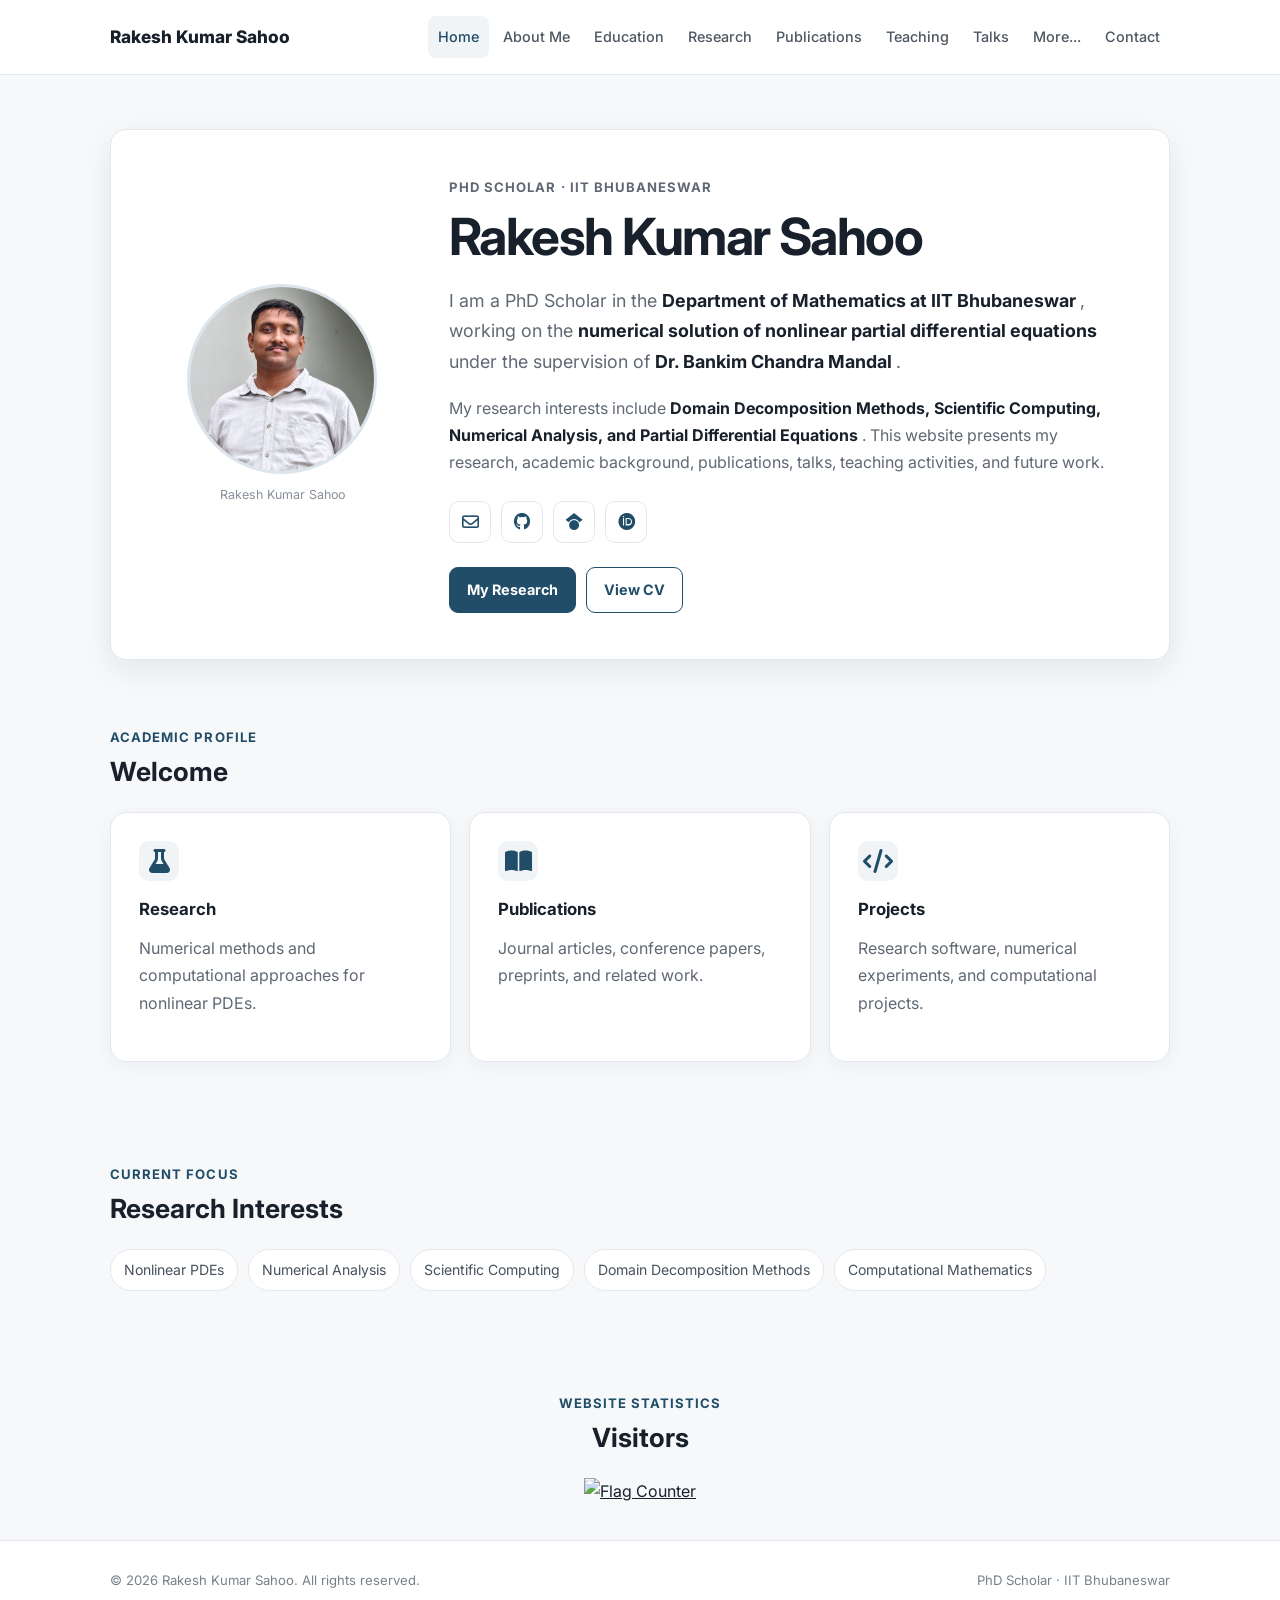
==== index.html @ ba98c3a1 "Refactor more-menu section in index.html Reorganized the more-menu section by simplifying the dropdo" ====
<!DOCTYPE html>
<html lang="en">

<head>

  <meta charset="UTF-8">

  <meta name="viewport"
        content="width=device-width, initial-scale=1.0">

  <meta name="description"
        content="Academic profile of Rakesh Kumar Sahoo, PhD Scholar at IIT Bhubaneswar.">

  <title>Rakesh Kumar Sahoo | PhD Scholar</title>


  <!-- =====================================================
       MAIN WEBSITE CSS
       ===================================================== -->

  <link rel="stylesheet"
        href="assets/css/style.css">


  <!-- =====================================================
       FONT AWESOME ICONS
       ===================================================== -->

  <link rel="stylesheet"
        href="https://cdnjs.cloudflare.com/ajax/libs/font-awesome/6.5.2/css/all.min.css">


  <!-- =====================================================
       WEBSITE JAVASCRIPT
       ===================================================== -->

  <script defer
          src="assets/js/script.js">
  </script>

</head>


<body>


  <!-- =====================================================
       HEADER / NAVIGATION
       ===================================================== -->

  <header class="site-header">

    <div class="container nav-container">


      <!-- Website Name -->

      <a class="brand"
         href="index.html">

        Rakesh Kumar Sahoo

      </a>


      <!-- Mobile Menu Button -->

      <button
        class="menu-toggle"
        aria-label="Open navigation"
        aria-expanded="false">

        ☰

      </button>


      <!-- Main Navigation -->

      <nav class="nav"
           aria-label="Main navigation">


        <!-- Home -->

        <a class="active"
           href="index.html">

          Home

        </a>


        <!-- About -->

        <a href="about.html">

          About Me

        </a>


        <!-- Education -->

        <a href="education.html">

          Education

        </a>


        <!-- Research -->

        <a href="research.html">

          Research

        </a>


        <!-- Publications -->

        <a href="publications.html">

          Publications

        </a>


        <!-- Teaching -->

        <a href="teaching.html">

          Teaching

        </a>


        <!-- Talks -->

        <a href="talks.html">

          Talks

        </a>


        <!-- =================================================
             MORE MENU
             ================================================= -->

        <div class="more-menu">

  <a href="#" class="more-link">More...</a>

  <div class="more-dropdown">
    <a href="cv.html">CV</a>
    <a href="gallery.html">Picture Gallery</a>
    <a href="links.html">Important Links</a>
    <a href="miscellaneous.html">Miscellaneous</a>
    <a href="fun.html">Fun Stuff</a>
  </div>

</div>


    

        <!-- Contact -->

        <a href="contact.html">

          Contact

        </a>


      </nav>

    </div>

  </header>



  <!-- =====================================================
       MAIN CONTENT
       ===================================================== -->

  <main>


    <!-- =================================================
         HERO SECTION
         ================================================= -->

    <section class="hero container">


      <div class="profile-card">


        <!-- ===============================================
             PROFILE PHOTO
             =============================================== -->

        <div class="profile-photo-wrap">


          <img
            class="profile-photo"
            src="assets/images/Rakesh_pic.jpeg"
            alt="Rakesh Kumar Sahoo">


          <p class="photo-note">

            Rakesh Kumar Sahoo

          </p>


        </div>



        <!-- ===============================================
             PROFILE INFORMATION
             =============================================== -->

        <div class="profile-content">


          <p class="eyebrow">

            PhD Scholar · IIT Bhubaneswar

          </p>


          <h1>

            Rakesh Kumar Sahoo

          </h1>


          <p class="lead">

            I am a PhD Scholar in the
            <strong>
              Department of Mathematics at IIT Bhubaneswar
            </strong>,
            working on the
            <strong>
              numerical solution of nonlinear partial differential equations
            </strong>
            under the supervision of
            <strong>
              Dr. Bankim Chandra Mandal
            </strong>.

          </p>


          <p>

            My research interests include
            <strong>
              Domain Decomposition Methods, Scientific Computing,
              Numerical Analysis, and Partial Differential Equations
            </strong>.

            This website presents my research, academic background,
            publications, talks, teaching activities, and future work.

          </p>



          <!-- =============================================
               SOCIAL LINKS
               ============================================= -->

          <div class="social-links">


            <!-- Email -->

            <a
              href="mailto:rakeshkumarsahoo1408@gmail.com"
              aria-label="Email">

              <i class="fa-regular fa-envelope"></i>

            </a>


            <!-- GitHub -->

            <a
              href="https://github.com/rakeshkumarsahoo"
              target="_blank"
              rel="noopener noreferrer"
              aria-label="GitHub">

              <i class="fa-brands fa-github"></i>

            </a>


            <!-- Google Scholar -->

            <!-- Replace # with your Google Scholar URL -->

            <a
              href="#"
              aria-label="Google Scholar">

              <i class="fa-brands fa-google-scholar"></i>

            </a>


            <!-- ORCID -->

            <a
              href="https://orcid.org/0009-0002-4122-8100"
              target="_blank"
              rel="noopener noreferrer"
              aria-label="ORCID">

              <i class="fa-brands fa-orcid"></i>

            </a>


          </div>



          <!-- =============================================
               MAIN BUTTONS
               ============================================= -->

          <div class="button-row">


            <!-- Research -->

            <a
              class="button primary"
              href="research.html">

              My Research

            </a>


            <!-- CV -->

            <a
              class="button secondary"
              href="cv.html">

              View CV

            </a>


          </div>


        </div>

      </div>

    </section>



    <!-- =================================================
         ACADEMIC PROFILE
         ================================================= -->

    <section class="container section">


      <div class="section-heading">


        <p class="eyebrow">

          Academic Profile

        </p>


        <h2>

          Welcome

        </h2>


      </div>



      <div class="grid three">


        <!-- =============================================
             RESEARCH
             ============================================= -->

        <a
          class="feature-card"
          href="research.html">


          <span class="icon">

            <i class="fa-solid fa-flask"></i>

          </span>


          <h3>

            Research

          </h3>


          <p>

            Numerical methods and computational approaches
            for nonlinear PDEs.

          </p>


        </a>



        <!-- =============================================
             PUBLICATIONS
             ============================================= -->

        <a
          class="feature-card"
          href="publications.html">


          <span class="icon">

            <i class="fa-solid fa-book-open"></i>

          </span>


          <h3>

            Publications

          </h3>


          <p>

            Journal articles, conference papers,
            preprints, and related work.

          </p>


        </a>



        <!-- =============================================
             PROJECTS
             ============================================= -->

        <a
          class="feature-card"
          href="projects.html">


          <span class="icon">

            <i class="fa-solid fa-code"></i>

          </span>


          <h3>

            Projects

          </h3>


          <p>

            Research software, numerical experiments,
            and computational projects.

          </p>


        </a>


      </div>

    </section>



    <!-- =================================================
         RESEARCH INTERESTS
         ================================================= -->

    <section class="container section">


      <div class="section-heading">


        <p class="eyebrow">

          Current Focus

        </p>


        <h2>

          Research Interests

        </h2>


      </div>



      <div class="tag-list">


        <span>

          Nonlinear PDEs

        </span>


        <span>

          Numerical Analysis

        </span>


        <span>

          Scientific Computing

        </span>


        <span>

          Domain Decomposition Methods

        </span>


        <span>

          Computational Mathematics

        </span>


      </div>


    </section>



    <!-- =================================================
         WEBSITE VISITORS
         ================================================= -->

    <section class="container section visitor-section">


      <div class="section-heading">


        <p class="eyebrow">

          Website Statistics

        </p>


        <h2>

          Visitors

        </h2>


      </div>



      <div class="visitor-counter">


        <a
          href="https://info.flagcounter.com/JLQc"
          target="_blank"
          rel="noopener noreferrer">


          <img
            src="https://s01.flagcounter.com/count2/JLQc/bg_F8FFC7/txt_000000/border_CCCCCC/columns_2/maxflags_14/viewers_3/labels_1/pageviews_1/flags_0/percent_0/"
            alt="Flag Counter">


        </a>


      </div>


    </section>


  </main>



  <!-- =====================================================
       FOOTER
       ===================================================== -->

  <footer class="footer">


    <div class="container footer-inner">


      <p>

        © 2026 Rakesh Kumar Sahoo. All rights reserved.

      </p>


      <p>

        PhD Scholar · IIT Bhubaneswar

      </p>


    </div>


  </footer>


</body>

</html>
---- assets/css/style.css ----
@import url('https://fonts.googleapis.com/css2?family=Inter:wght@400;500;600;700;800&family=Source+Serif+4:opsz,wght@8..60,500;8..60,600&display=swap');


/* =========================================================
   ROOT VARIABLES
   ========================================================= */

:root {
  --bg: #f6f8fa;
  --surface: #ffffff;
  --text: #18212b;
  --muted: #5f6873;
  --border: #e4e8ed;

  --accent: #214d68;
  --accent-dark: #17394d;

  --soft: #f0f4f7;

  --shadow: 0 10px 30px rgba(25, 40, 55, 0.08);

  --radius: 16px;
  --max: 1060px;
}


/* =========================================================
   GLOBAL
   ========================================================= */

* {
  box-sizing: border-box;
}

html {
  scroll-behavior: smooth;
}

body {
  margin: 0;
  background: var(--bg);
  color: var(--text);
  font-family: Inter, Arial, sans-serif;
  line-height: 1.7;
}

a {
  color: inherit;
}

.container {
  width: min(calc(100% - 40px), var(--max));
  margin-inline: auto;
}


/* =========================================================
   HEADER
   ========================================================= */

.site-header {
  position: sticky;
  top: 0;
  z-index: 100;

  background: rgba(255, 255, 255, 0.94);
  backdrop-filter: blur(10px);

  border-bottom: 1px solid var(--border);
}

.nav-container {
  min-height: 74px;

  display: flex;
  align-items: center;
  justify-content: space-between;

  gap: 24px;
}

.brand {
  font-weight: 800;
  text-decoration: none;
  font-size: 1.08rem;
  white-space: nowrap;
}


/* =========================================================
   MAIN NAVIGATION
   ========================================================= */

.nav {
  display: flex;
  align-items: center;
  justify-content: flex-end;

  gap: 4px;
  flex-wrap: nowrap;
}

.nav > a,
.more-link {
  text-decoration: none;

  color: #4f5862;

  padding: 9px 10px;
  border-radius: 8px;

  font-size: 0.9rem;
  font-weight: 500;

  display: block;

  transition:
    color 0.2s ease,
    background 0.2s ease;
}

.nav > a:hover,
.nav > a.active {
  color: var(--accent);
  background: var(--soft);
}


/* =========================================================
   MORE DROPDOWN
   ========================================================= */

/*
   Important:
   .more-menu is a container, not a normal navigation link.
*/

.more-menu {
  position: relative;
  display: block;
}


/* More... button */

.more-menu .more-link {
  cursor: pointer;

  /* Remove underline completely */
  text-decoration: none !important;

  color: #4f5862;
}

.more-menu .more-link:hover,
.more-menu:hover .more-link {
  color: var(--accent);
  background: var(--soft);

  /* Make sure underline NEVER appears */
  text-decoration: none !important;
}


/* Dropdown box */

.more-dropdown {
  position: absolute;

  top: calc(100% + 6px);
  right: 0;

  min-width: 190px;

  background: var(--surface);

  border: 1px solid var(--border);
  border-radius: 10px;

  padding: 6px;

  box-shadow: var(--shadow);

  /* Hidden initially */
  opacity: 0;
  visibility: hidden;

  transform: translateY(-6px);

  transition:
    opacity 0.18s ease,
    transform 0.18s ease,
    visibility 0.18s ease;
}


/* Show dropdown when mouse is over More */

.more-menu:hover .more-dropdown,
.more-menu:focus-within .more-dropdown {
  opacity: 1;
  visibility: visible;

  transform: translateY(0);
}


/* Dropdown links */

.more-dropdown a {
  display: block;

  padding: 10px 13px;

  color: #4f5862;

  font-size: 0.9rem;
  font-weight: 500;

  text-decoration: none !important;

  border-radius: 7px;

  white-space: nowrap;

  transition:
    color 0.2s ease,
    background 0.2s ease;
}


/* Dropdown hover */

.more-dropdown a:hover {
  color: var(--accent);

  background: var(--soft);

  text-decoration: none !important;
}


/* =========================================================
   MOBILE MENU BUTTON
   ========================================================= */

.menu-toggle {
  display: none;

  border: 1px solid var(--border);
  background: white;

  border-radius: 8px;

  padding: 8px 10px;

  font-size: 1.1rem;

  cursor: pointer;
}


/* =========================================================
   HERO
   ========================================================= */

.hero {
  padding-top: 54px;
}

.profile-card {
  display: grid;

  grid-template-columns: 250px 1fr;

  gap: 42px;

  align-items: center;

  background: var(--surface);

  border: 1px solid var(--border);

  border-radius: var(--radius);

  padding: 46px;

  box-shadow: var(--shadow);
}

.profile-photo-wrap {
  text-align: center;
}

.profile-photo {
  width: 190px;
  height: 190px;

  object-fit: cover;

  border-radius: 50%;

  border: 3px solid #dbe5eb;

  display: block;

  margin: auto;
}

.photo-note {
  color: #89919a;

  font-size: 0.78rem;

  margin: 10px 0 0;
}


/* =========================================================
   TYPOGRAPHY
   ========================================================= */

.eyebrow {
  color: var(--accent);

  font-size: 0.82rem;

  font-weight: 700;

  letter-spacing: 0.08em;

  text-transform: uppercase;

  margin: 0 0 8px;
}

h1,
h2,
h3 {
  line-height: 1.2;
  margin-top: 0;
}

h1 {
  font-size: clamp(2rem, 4vw, 3.2rem);

  margin-bottom: 18px;

  letter-spacing: -0.03em;
}

h2 {
  font-size: 1.65rem;

  margin-bottom: 18px;
}

h3 {
  font-size: 1.05rem;

  margin-bottom: 7px;
}

.lead {
  font-size: 1.12rem;

  color: #3f4852;
}

.profile-content p {
  color: var(--muted);
}

.profile-content strong {
  color: var(--text);
}


/* =========================================================
   SOCIAL LINKS
   ========================================================= */

.social-links {
  display: flex;

  gap: 10px;

  margin: 24px 0;
}

.social-links a {
  width: 42px;
  height: 42px;

  border: 1px solid var(--border);

  border-radius: 10px;

  display: grid;
  place-items: center;

  text-decoration: none;

  font-size: 0.9rem;

  font-weight: 800;

  color: var(--accent);

  transition:
    background 0.2s ease,
    border-color 0.2s ease,
    transform 0.2s ease;
}

.social-links a:hover {
  background: var(--soft);

  border-color: var(--accent);

  transform: translateY(-2px);
}

.social-links a i {
  font-size: 17px;
}


/* =========================================================
   BUTTONS
   ========================================================= */

.button-row {
  display: flex;

  gap: 10px;

  flex-wrap: wrap;
}

.button {
  display: inline-block;

  text-decoration: none;

  padding: 10px 17px;

  border-radius: 9px;

  font-weight: 700;

  font-size: 0.9rem;

  border: 1px solid var(--accent);
}

.button.primary {
  background: var(--accent);

  color: white;
}

.button.primary:hover {
  background: var(--accent-dark);
}

.button.secondary {
  color: var(--accent);

  background: white;
}

.button.secondary:hover {
  background: var(--soft);
}


/* =========================================================
   SECTIONS
   ========================================================= */

.section {
  padding: 66px 0 0;

  margin-bottom: 35px;
}

.section-heading {
  margin-bottom: 24px;
}


/* =========================================================
   GRID
   ========================================================= */

.grid {
  display: grid;

  gap: 18px;
}

.grid.two {
  grid-template-columns: repeat(2, 1fr);
}

.grid.three {
  grid-template-columns: repeat(3, 1fr);
}


/* =========================================================
   CARDS
   ========================================================= */

.feature-card,
.content-card {
  background: var(--surface);

  border: 1px solid var(--border);

  border-radius: var(--radius);

  padding: 28px;

  box-shadow: 0 5px 20px rgba(25, 40, 55, 0.045);
}

.feature-card {
  text-decoration: none;

  transition:
    transform 0.2s ease,
    box-shadow 0.2s ease;
}

.feature-card:hover {
  transform: translateY(-3px);

  box-shadow: var(--shadow);
}

.feature-card p,
.content-card p {
  color: var(--muted);
}


/* =========================================================
   CARD ICON
   ========================================================= */

.icon {
  display: inline-grid;

  place-items: center;

  width: 40px;
  height: 40px;

  border-radius: 10px;

  background: var(--soft);

  color: var(--accent);

  font-weight: 800;

  margin-bottom: 18px;
}

.feature-card .icon i {
  font-size: 24px;
}


/* =========================================================
   SPACING BETWEEN CARDS
   ========================================================= */

.content-card + .content-card,
.section + .content-card,
.content-card + .grid {
  margin-top: 32px;
}


/* =========================================================
   TAGS
   ========================================================= */

.tag-list {
  display: flex;

  gap: 10px;

  flex-wrap: wrap;
}

.tag-list span {
  background: var(--surface);

  border: 1px solid var(--border);

  border-radius: 999px;

  padding: 8px 13px;

  font-size: 0.88rem;

  color: #47525d;
}


/* =========================================================
   PAGE
   ========================================================= */

.page {
  padding: 60px 0 90px;

  min-height: calc(100vh - 150px);
}

.page-header {
  margin-bottom: 30px;
}

.page-header h1 {
  margin-bottom: 8px;
}

.page-header p:last-child {
  color: var(--muted);

  margin-top: 0;
}


/* =========================================================
   TIMELINE
   ========================================================= */

.timeline {
  position: relative;
}

.timeline:before {
  content: "";

  position: absolute;

  left: 9px;

  top: 15px;
  bottom: 15px;

  width: 2px;

  background: #dbe2e8;
}

.timeline-item {
  position: relative;

  padding-left: 42px;

  margin-bottom: 20px;
}

.timeline-dot {
  position: absolute;

  left: 0;
  top: 30px;

  width: 20px;
  height: 20px;

  border-radius: 50%;

  background: var(--accent);

  border: 5px solid var(--bg);
}


/* =========================================================
   DATES
   ========================================================= */

.date {
  color: var(--accent);

  font-size: 0.78rem;

  font-weight: 800;

  letter-spacing: 0.06em;

  text-transform: uppercase;
}


/* =========================================================
   LINKS
   ========================================================= */

.links,
.contact-links {
  display: flex;

  gap: 10px;

  flex-wrap: wrap;

  margin-top: 16px;
}

.links a,
.contact-links a,
.text-link {
  color: var(--accent);

  font-weight: 700;

  text-decoration: none;
}

.links a:hover,
.contact-links a:hover,
.text-link:hover {
  text-decoration: underline;
}


/* =========================================================
   PLACEHOLDER
   ========================================================= */

.placeholder {
  margin-top: 18px;

  border-style: dashed;
}


/* =========================================================
   CV
   ========================================================= */

.cv-card {
  display: flex;

  align-items: center;

  gap: 24px;
}

.cv-icon {
  width: 72px;
  height: 72px;

  border-radius: 14px;

  background: var(--soft);

  display: grid;
  place-items: center;

  color: var(--accent);

  font-weight: 800;
}


/* =========================================================
   CODE
   ========================================================= */

code {
  background: var(--soft);

  padding: 2px 5px;

  border-radius: 4px;
}


/* =========================================================
   FOOTER
   ========================================================= */

.footer {
  border-top: 1px solid var(--border);

  background: white;
}

.footer-inner {
  min-height: 78px;

  display: flex;

  justify-content: space-between;

  align-items: center;

  gap: 20px;

  color: #78818b;

  font-size: 0.82rem;
}


/* =========================================================
   TEACHING PAGE
   ========================================================= */

.teaching-course {
  overflow: visible;
}

.teaching-course summary {
  cursor: pointer;

  list-style: none;
}

.teaching-course summary::-webkit-details-marker {
  display: none;
}

.teaching-course summary::after {
  content: "⌄";

  float: right;

  color: var(--accent);

  font-size: 1.2rem;
}

.teaching-course[open] summary::after {
  content: "⌃";
}

.course-header h2 {
  margin-top: 5px;

  margin-bottom: 12px;
}

.course-role {
  margin: 0 0 8px;

  color: var(--text) !important;

  font-weight: 600;
}

.course-instructor {
  margin: 0;

  color: var(--muted);
}

.course-details {
  border-top: 1px solid var(--border);

  margin-top: 24px;

  padding-top: 24px;
}

.course-details h3 {
  margin-top: 22px;
}

.course-details h3:first-child {
  margin-top: 0;
}

.material-links {
  display: flex;

  gap: 10px;

  flex-wrap: wrap;

  margin-top: 10px;
}

.material-button {
  display: inline-block;

  padding: 9px 15px;

  border: 1px solid var(--accent);

  border-radius: 9px;

  color: var(--accent);

  background: white;

  text-decoration: none;

  font-weight: 600;

  font-size: 0.9rem;

  transition:
    background 0.2s ease,
    color 0.2s ease,
    transform 0.2s ease;
}

.material-button:hover {
  background: var(--accent);

  color: white;

  transform: translateY(-2px);

  text-decoration: none;
}


/* =========================================================
   VISITOR COUNTER
   ========================================================= */

.visitor-section {
  text-align: center;
}

.visitor-counter {
  display: flex;

  justify-content: center;

  align-items: center;

  margin-top: 20px;
}

.visitor-counter img {
  max-width: 100%;

  height: auto;
}


/* =========================================================
   RESPONSIVE — TABLET
   ========================================================= */

@media (max-width: 900px) {

  .nav {
    gap: 0;
  }

  .nav > a,
  .more-link {
    padding: 8px 7px;

    font-size: 0.82rem;
  }

  .profile-card {
    grid-template-columns: 1fr;

    text-align: center;
  }

  .social-links,
  .button-row {
    justify-content: center;
  }
}


/* =========================================================
   RESPONSIVE — MOBILE
   ========================================================= */

@media (max-width: 720px) {

  .container {
    width: min(calc(100% - 28px), var(--max));
  }


  /* Mobile menu button */

  .menu-toggle {
    display: block;
  }


  /* Mobile navigation */

  .nav {
    display: none;

    position: absolute;

    top: 74px;

    left: 0;
    right: 0;

    padding: 10px 14px;

    background: white;

    border-bottom: 1px solid var(--border);

    box-shadow: var(--shadow);

    flex-direction: column;

    align-items: stretch;
  }

  .nav.open {
    display: flex;
  }


  .nav > a,
  .more-link {
    padding: 11px 12px;

    width: 100%;
  }


  /*
     On mobile, More becomes a normal
     expandable-looking menu item.
  */

  .more-menu {
    width: 100%;
  }

  .more-menu .more-link {
    width: 100%;
  }

  .more-dropdown {
    position: static;

    width: 100%;

    min-width: 0;

    margin-top: 4px;

    padding: 4px 0 4px 12px;

    border: none;

    border-radius: 0;

    box-shadow: none;

    background: transparent;

    opacity: 1;

    visibility: visible;

    transform: none;

    display: none;
  }

  .more-menu:hover .more-dropdown {
    display: block;
  }

  .more-dropdown a {
    padding: 9px 12px;
  }


  /* Main content */

  .profile-card {
    padding: 30px 22px;

    gap: 25px;
  }

  .profile-photo {
    width: 155px;
    height: 155px;
  }

  .grid.two,
  .grid.three {
    grid-template-columns: 1fr;
  }

  .page {
    padding-top: 40px;
  }


  /* Footer */

  .footer-inner {
    flex-direction: column;

    justify-content: center;

    padding: 16px 0;

    text-align: center;
  }


  /* CV */

  .cv-card {
    flex-direction: column;

    align-items: flex-start;
  }
}
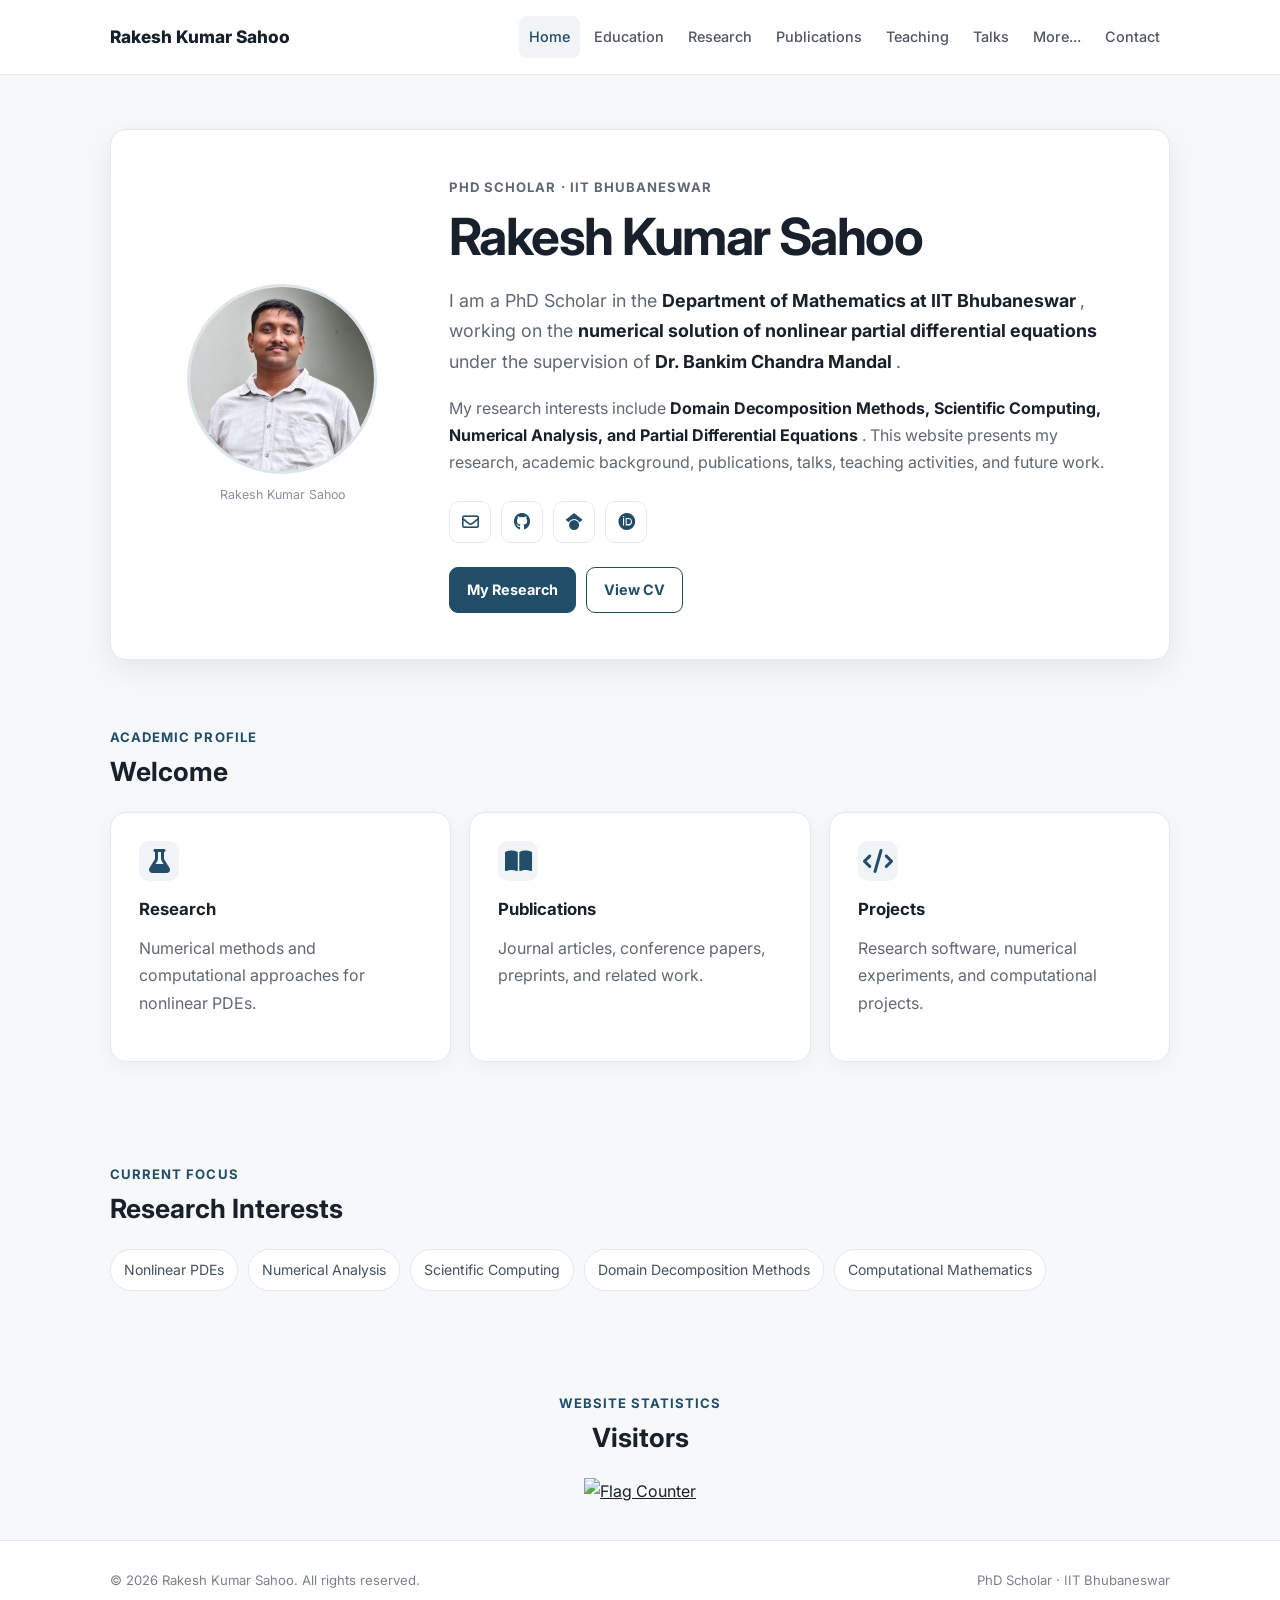
==== commit 6910198c: "Remove About Me link from index.html Removed About Me section from index.html" ====
--- a/index.html
+++ b/index.html
@@ -91,15 +91,6 @@
         </a>
 
 
-        <!-- About -->
-
-        <a href="about.html">
-
-          About Me
-
-        </a>
-
-
         <!-- Education -->
 
         <a href="education.html">
@@ -154,7 +145,6 @@
   <a href="#" class="more-link">More...</a>
 
   <div class="more-dropdown">
-    <a href="cv.html">CV</a>
     <a href="gallery.html">Picture Gallery</a>
     <a href="links.html">Important Links</a>
     <a href="miscellaneous.html">Miscellaneous</a>
--- a/assets/css/style.css
+++ b/assets/css/style.css
@@ -25,7 +25,7 @@
 
 
 /* =========================================================
-   GLOBAL
+   GLOBAL RESET
    ========================================================= */
 
 * {
@@ -61,7 +61,7 @@
 .site-header {
   position: sticky;
   top: 0;
-  z-index: 100;
+  z-index: 1000;
 
   background: rgba(255, 255, 255, 0.94);
   backdrop-filter: blur(10px);
@@ -79,11 +79,25 @@
   gap: 24px;
 }
 
+
+/* =========================================================
+   WEBSITE BRAND
+   ========================================================= */
+
 .brand {
   font-weight: 800;
-  text-decoration: none;
   font-size: 1.08rem;
+
   white-space: nowrap;
+
+  color: var(--text);
+
+  text-decoration: none !important;
+}
+
+.brand:hover {
+  color: var(--text);
+  text-decoration: none !important;
 }
 
 
@@ -97,72 +111,171 @@
   justify-content: flex-end;
 
   gap: 4px;
+
   flex-wrap: nowrap;
 }
 
-.nav > a,
-.more-link {
-  text-decoration: none;
+
+/* ---------------------------------------------------------
+   NORMAL NAVIGATION LINKS
+   --------------------------------------------------------- */
+
+.nav > a {
+  display: block;
+
+  padding: 9px 10px;
+
+  border-radius: 8px;
 
   color: #4f5862;
-
-  padding: 9px 10px;
-  border-radius: 8px;
 
   font-size: 0.9rem;
   font-weight: 500;
 
-  display: block;
+  text-decoration: none !important;
+
+  border: none !important;
+  border-bottom: none !important;
+
+  box-shadow: none !important;
 
   transition:
     color 0.2s ease,
     background 0.2s ease;
 }
 
-.nav > a:hover,
+.nav > a:hover {
+  color: var(--accent);
+  background: var(--soft);
+
+  text-decoration: none !important;
+  border: none !important;
+  border-bottom: none !important;
+}
+
 .nav > a.active {
   color: var(--accent);
   background: var(--soft);
-}
-
-
-/* =========================================================
-   MORE DROPDOWN
+
+  text-decoration: none !important;
+  border: none !important;
+  border-bottom: none !important;
+}
+
+
+/* =========================================================
+   MORE MENU
    ========================================================= */
 
 /*
-   Important:
-   .more-menu is a container, not a normal navigation link.
+   IMPORTANT:
+
+   This is a normal <div>, NOT <details>.
+
+   Therefore the browser will NOT create
+   the unwanted triangle/arrow automatically.
+
+   The dropdown opens when the mouse is moved
+   over "More...".
 */
 
 .more-menu {
   position: relative;
+
   display: block;
-}
-
-
-/* More... button */
+
+  flex-shrink: 0;
+}
+
+
+/* =========================================================
+   MORE... LINK
+   ========================================================= */
 
 .more-menu .more-link {
+  display: block;
+
+  padding: 9px 10px;
+
+  border-radius: 8px;
+
+  color: #4f5862;
+
+  background: transparent;
+
+  font-family: inherit;
+  font-size: 0.9rem;
+  font-weight: 500;
+
+  white-space: nowrap;
+
   cursor: pointer;
 
-  /* Remove underline completely */
-  text-decoration: none !important;
-
-  color: #4f5862;
-}
-
-.more-menu .more-link:hover,
+  /*
+     Completely remove underline.
+  */
+  text-decoration: none !important;
+  text-decoration-line: none !important;
+
+  /*
+     Remove all borders.
+  */
+  border: none !important;
+  border-bottom: none !important;
+
+  /*
+     Remove browser/button-like effects.
+  */
+  box-shadow: none !important;
+  outline: none;
+}
+
+
+/* More hover */
+
 .more-menu:hover .more-link {
   color: var(--accent);
   background: var(--soft);
 
-  /* Make sure underline NEVER appears */
-  text-decoration: none !important;
-}
-
-
-/* Dropdown box */
+  text-decoration: none !important;
+
+  border: none !important;
+  border-bottom: none !important;
+
+  box-shadow: none !important;
+}
+
+
+/* More focus */
+
+.more-menu .more-link:focus,
+.more-menu .more-link:focus-visible {
+  color: var(--accent);
+
+  background: var(--soft);
+
+  text-decoration: none !important;
+
+  border: none !important;
+  border-bottom: none !important;
+
+  outline: none;
+  box-shadow: none !important;
+}
+
+
+/* Remove any pseudo-element */
+
+.more-menu .more-link::before,
+.more-menu .more-link::after {
+  content: none !important;
+  display: none !important;
+}
+
+
+/* =========================================================
+   MORE DROPDOWN
+   ========================================================= */
 
 .more-dropdown {
   position: absolute;
@@ -170,20 +283,23 @@
   top: calc(100% + 6px);
   right: 0;
 
-  min-width: 190px;
+  min-width: 210px;
+
+  padding: 6px;
 
   background: var(--surface);
 
   border: 1px solid var(--border);
   border-radius: 10px;
 
-  padding: 6px;
-
   box-shadow: var(--shadow);
 
-  /* Hidden initially */
+  /*
+     Hidden initially.
+  */
   opacity: 0;
   visibility: hidden;
+  pointer-events: none;
 
   transform: translateY(-6px);
 
@@ -191,45 +307,82 @@
     opacity 0.18s ease,
     transform 0.18s ease,
     visibility 0.18s ease;
-}
-
-
-/* Show dropdown when mouse is over More */
+
+  z-index: 2000;
+}
+
+
+/*
+   Small invisible bridge between More...
+   and dropdown.
+
+   This prevents the dropdown from disappearing
+   while moving the mouse downward.
+*/
+
+.more-menu::after {
+  content: "";
+
+  position: absolute;
+
+  top: 100%;
+  left: 0;
+  right: 0;
+
+  height: 8px;
+
+  background: transparent;
+}
+
+
+/* Show dropdown on hover */
 
 .more-menu:hover .more-dropdown,
 .more-menu:focus-within .more-dropdown {
   opacity: 1;
   visibility: visible;
+  pointer-events: auto;
 
   transform: translateY(0);
 }
 
 
-/* Dropdown links */
+/* =========================================================
+   MORE DROPDOWN LINKS
+   ========================================================= */
 
 .more-dropdown a {
   display: block;
 
+  width: 100%;
+
   padding: 10px 13px;
 
+  border-radius: 7px;
+
   color: #4f5862;
+
+  background: transparent;
 
   font-size: 0.9rem;
   font-weight: 500;
 
-  text-decoration: none !important;
-
-  border-radius: 7px;
-
   white-space: nowrap;
 
+  text-decoration: none !important;
+
+  border: none !important;
+  border-bottom: none !important;
+
+  box-shadow: none !important;
+
   transition:
-    color 0.2s ease,
-    background 0.2s ease;
-}
-
-
-/* Dropdown hover */
+    background 0.18s ease,
+    color 0.18s ease;
+}
+
+
+/* Dropdown link hover */
 
 .more-dropdown a:hover {
   color: var(--accent);
@@ -237,6 +390,9 @@
   background: var(--soft);
 
   text-decoration: none !important;
+
+  border: none !important;
+  border-bottom: none !important;
 }
 
 
@@ -248,6 +404,7 @@
   display: none;
 
   border: 1px solid var(--border);
+
   background: white;
 
   border-radius: 8px;
@@ -257,11 +414,13 @@
   font-size: 1.1rem;
 
   cursor: pointer;
-}
-
-
-/* =========================================================
-   HERO
+
+  color: var(--text);
+}
+
+
+/* =========================================================
+   HERO SECTION
    ========================================================= */
 
 .hero {
@@ -287,6 +446,11 @@
 
   box-shadow: var(--shadow);
 }
+
+
+/* =========================================================
+   PROFILE PHOTO
+   ========================================================= */
 
 .profile-photo-wrap {
   text-align: center;
@@ -338,6 +502,7 @@
 h2,
 h3 {
   line-height: 1.2;
+
   margin-top: 0;
 }
 
@@ -399,7 +564,7 @@
   display: grid;
   place-items: center;
 
-  text-decoration: none;
+  text-decoration: none !important;
 
   font-size: 0.9rem;
 
@@ -419,6 +584,8 @@
   border-color: var(--accent);
 
   transform: translateY(-2px);
+
+  text-decoration: none !important;
 }
 
 .social-links a i {
@@ -441,7 +608,7 @@
 .button {
   display: inline-block;
 
-  text-decoration: none;
+  text-decoration: none !important;
 
   padding: 10px 17px;
 
@@ -462,6 +629,8 @@
 
 .button.primary:hover {
   background: var(--accent-dark);
+
+  text-decoration: none !important;
 }
 
 .button.secondary {
@@ -472,6 +641,8 @@
 
 .button.secondary:hover {
   background: var(--soft);
+
+  text-decoration: none !important;
 }
 
 
@@ -527,7 +698,7 @@
 }
 
 .feature-card {
-  text-decoration: none;
+  text-decoration: none !important;
 
   transition:
     transform 0.2s ease,
@@ -538,6 +709,8 @@
   transform: translateY(-3px);
 
   box-shadow: var(--shadow);
+
+  text-decoration: none !important;
 }
 
 .feature-card p,
@@ -547,7 +720,7 @@
 
 
 /* =========================================================
-   CARD ICON
+   CARD ICONS
    ========================================================= */
 
 .icon {
@@ -575,7 +748,7 @@
 
 
 /* =========================================================
-   SPACING BETWEEN CARDS
+   CARD SPACING
    ========================================================= */
 
 .content-card + .content-card,
@@ -586,7 +759,7 @@
 
 
 /* =========================================================
-   TAGS
+   TAG LIST
    ========================================================= */
 
 .tag-list {
@@ -672,6 +845,7 @@
   position: absolute;
 
   left: 0;
+
   top: 30px;
 
   width: 20px;
@@ -686,7 +860,7 @@
 
 
 /* =========================================================
-   DATES
+   DATE
    ========================================================= */
 
 .date {
@@ -703,7 +877,7 @@
 
 
 /* =========================================================
-   LINKS
+   GENERAL LINKS
    ========================================================= */
 
 .links,
@@ -766,6 +940,7 @@
   background: var(--soft);
 
   display: grid;
+
   place-items: center;
 
   color: var(--accent);
@@ -788,33 +963,6 @@
 
 
 /* =========================================================
-   FOOTER
-   ========================================================= */
-
-.footer {
-  border-top: 1px solid var(--border);
-
-  background: white;
-}
-
-.footer-inner {
-  min-height: 78px;
-
-  display: flex;
-
-  justify-content: space-between;
-
-  align-items: center;
-
-  gap: 20px;
-
-  color: #78818b;
-
-  font-size: 0.82rem;
-}
-
-
-/* =========================================================
    TEACHING PAGE
    ========================================================= */
 
@@ -822,6 +970,9 @@
   overflow: visible;
 }
 
+
+/* Course expandable summary */
+
 .teaching-course summary {
   cursor: pointer;
 
@@ -832,6 +983,9 @@
   display: none;
 }
 
+
+/* Course arrow */
+
 .teaching-course summary::after {
   content: "⌄";
 
@@ -840,12 +994,17 @@
   color: var(--accent);
 
   font-size: 1.2rem;
+
+  line-height: 1;
 }
 
 .teaching-course[open] summary::after {
   content: "⌃";
 }
 
+
+/* Course heading */
+
 .course-header h2 {
   margin-top: 5px;
 
@@ -866,6 +1025,9 @@
   color: var(--muted);
 }
 
+
+/* Expanded course content */
+
 .course-details {
   border-top: 1px solid var(--border);
 
@@ -882,6 +1044,11 @@
   margin-top: 0;
 }
 
+
+/* =========================================================
+   TEACHING MATERIAL BUTTONS
+   ========================================================= */
+
 .material-links {
   display: flex;
 
@@ -905,7 +1072,7 @@
 
   background: white;
 
-  text-decoration: none;
+  text-decoration: none !important;
 
   font-weight: 600;
 
@@ -924,7 +1091,7 @@
 
   transform: translateY(-2px);
 
-  text-decoration: none;
+  text-decoration: none !important;
 }
 
 
@@ -954,6 +1121,33 @@
 
 
 /* =========================================================
+   FOOTER
+   ========================================================= */
+
+.footer {
+  border-top: 1px solid var(--border);
+
+  background: white;
+}
+
+.footer-inner {
+  min-height: 78px;
+
+  display: flex;
+
+  justify-content: space-between;
+
+  align-items: center;
+
+  gap: 20px;
+
+  color: #78818b;
+
+  font-size: 0.82rem;
+}
+
+
+/* =========================================================
    RESPONSIVE — TABLET
    ========================================================= */
 
@@ -964,7 +1158,7 @@
   }
 
   .nav > a,
-  .more-link {
+  .more-menu .more-link {
     padding: 8px 7px;
 
     font-size: 0.82rem;
@@ -994,14 +1188,18 @@
   }
 
 
-  /* Mobile menu button */
+  /* -------------------------------------------------------
+     MOBILE MENU BUTTON
+     ------------------------------------------------------- */
 
   .menu-toggle {
     display: block;
   }
 
 
-  /* Mobile navigation */
+  /* -------------------------------------------------------
+     MOBILE NAVIGATION
+     ------------------------------------------------------- */
 
   .nav {
     display: none;
@@ -1032,17 +1230,18 @@
 
 
   .nav > a,
-  .more-link {
+  .more-menu .more-link {
+    width: 100%;
+
     padding: 11px 12px;
 
-    width: 100%;
-  }
-
-
-  /*
-     On mobile, More becomes a normal
-     expandable-looking menu item.
-  */
+    text-align: left;
+  }
+
+
+  /* -------------------------------------------------------
+     MOBILE MORE MENU
+     ------------------------------------------------------- */
 
   .more-menu {
     width: 100%;
@@ -1052,6 +1251,12 @@
     width: 100%;
   }
 
+
+  /*
+     On mobile the dropdown appears when
+     More... is hovered or focused.
+  */
+
   .more-dropdown {
     position: static;
 
@@ -1063,33 +1268,42 @@
 
     padding: 4px 0 4px 12px;
 
+    background: transparent;
+
     border: none;
 
     border-radius: 0;
 
     box-shadow: none;
 
-    background: transparent;
-
+    transform: none;
+
+    opacity: 0;
+
+    visibility: hidden;
+
+    pointer-events: none;
+  }
+
+
+  .more-menu:hover .more-dropdown,
+  .more-menu:focus-within .more-dropdown {
     opacity: 1;
 
     visibility: visible;
 
-    transform: none;
-
-    display: none;
-  }
-
-  .more-menu:hover .more-dropdown {
-    display: block;
-  }
+    pointer-events: auto;
+  }
+
 
   .more-dropdown a {
     padding: 9px 12px;
   }
 
 
-  /* Main content */
+  /* -------------------------------------------------------
+     MOBILE HERO
+     ------------------------------------------------------- */
 
   .profile-card {
     padding: 30px 22px;
@@ -1099,20 +1313,33 @@
 
   .profile-photo {
     width: 155px;
+
     height: 155px;
   }
+
+
+  /* -------------------------------------------------------
+     MOBILE GRID
+     ------------------------------------------------------- */
 
   .grid.two,
   .grid.three {
     grid-template-columns: 1fr;
   }
 
+
+  /* -------------------------------------------------------
+     MOBILE PAGE
+     ------------------------------------------------------- */
+
   .page {
     padding-top: 40px;
   }
 
 
-  /* Footer */
+  /* -------------------------------------------------------
+     MOBILE FOOTER
+     ------------------------------------------------------- */
 
   .footer-inner {
     flex-direction: column;
@@ -1125,11 +1352,58 @@
   }
 
 
-  /* CV */
+  /* -------------------------------------------------------
+     MOBILE CV
+     ------------------------------------------------------- */
 
   .cv-card {
     flex-direction: column;
 
     align-items: flex-start;
   }
-}
+
+
+  /* -------------------------------------------------------
+     MOBILE TEACHING
+     ------------------------------------------------------- */
+
+  .teaching-course summary {
+    padding: 22px;
+  }
+
+  .teaching-course summary::after {
+    margin-top: 2px;
+  }
+
+  .course-header {
+    padding-right: 30px;
+  }
+
+  .course-header h2 {
+    font-size: 1.35rem;
+  }
+
+  .course-details {
+    padding: 22px;
+  }
+
+  .material-links {
+    gap: 8px;
+  }
+
+  .material-button {
+    padding: 9px 14px;
+
+    font-size: 0.85rem;
+  }
+
+
+  /* -------------------------------------------------------
+     MOBILE VISITOR COUNTER
+     ------------------------------------------------------- */
+
+  .visitor-counter {
+    padding: 16px;
+  }
+
+}
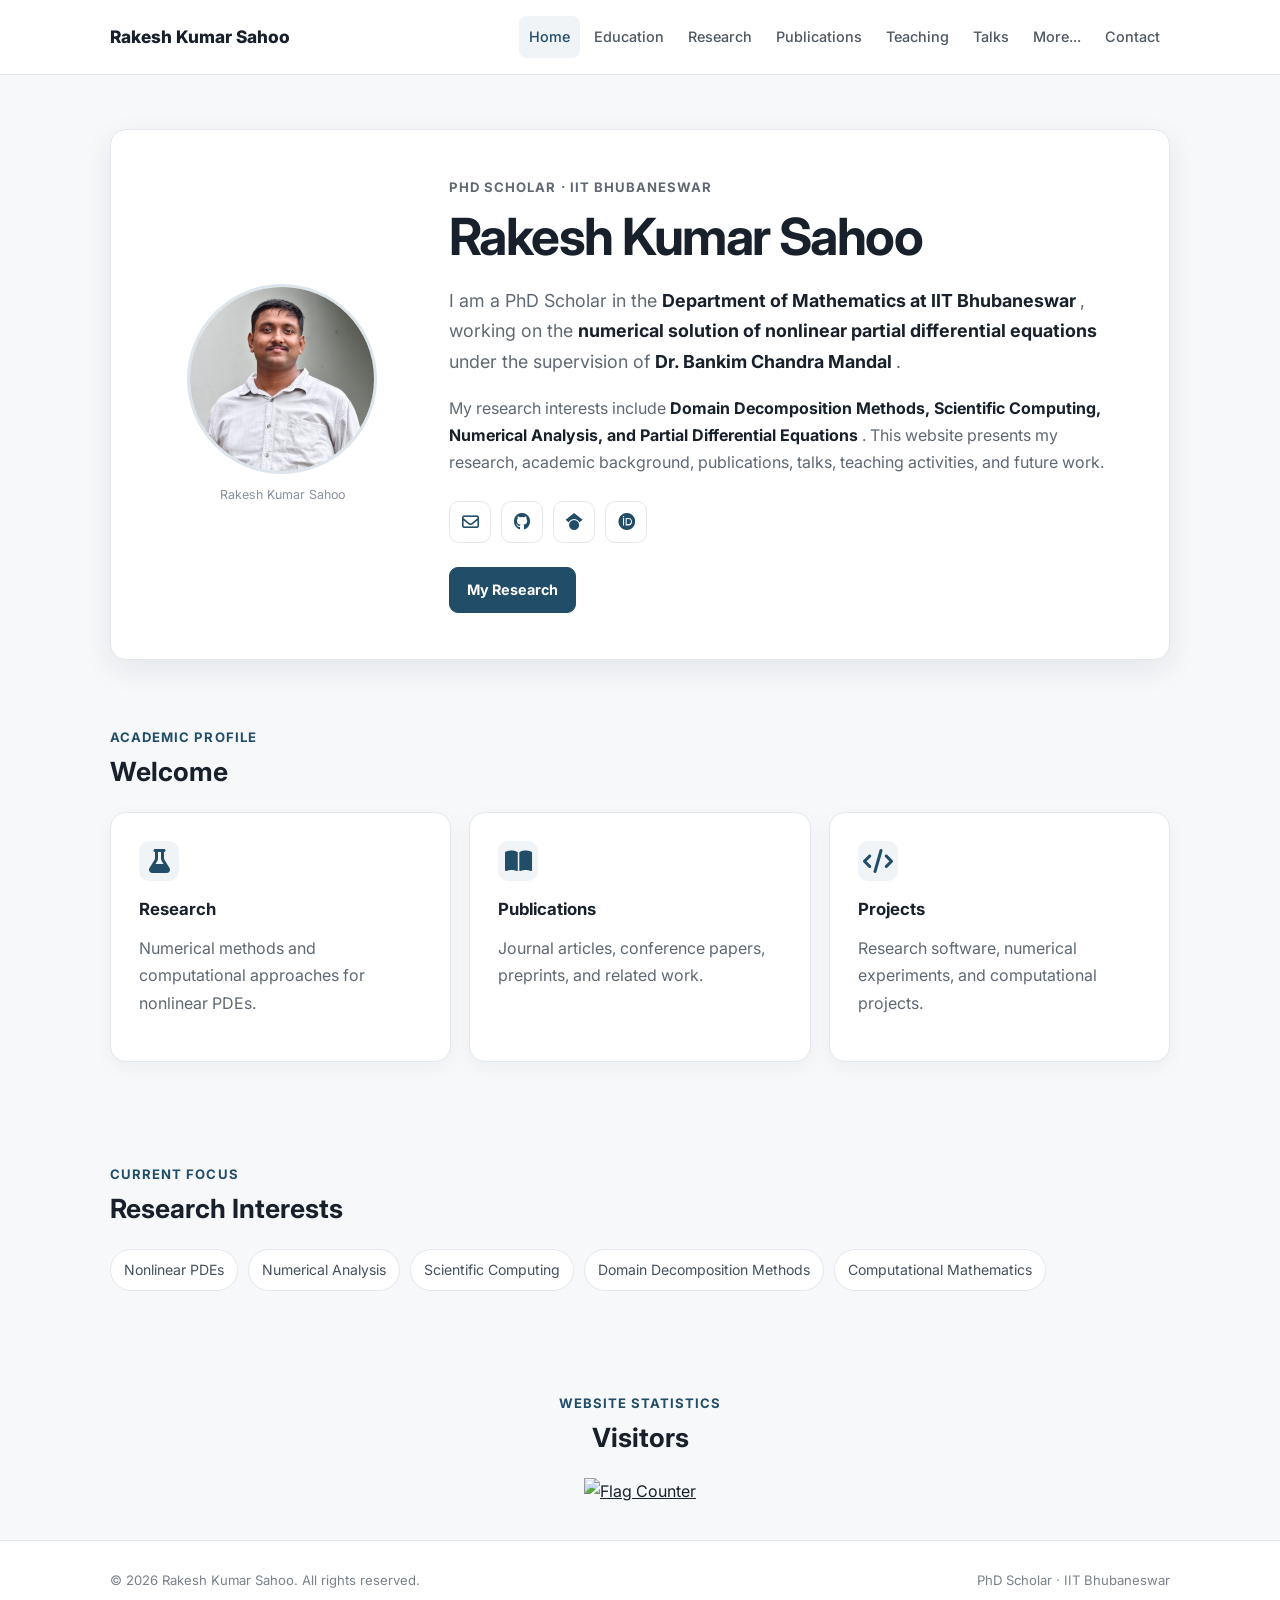
==== commit 1f42054c: "Update index.html" ====
--- a/index.html
+++ b/index.html
@@ -347,17 +347,6 @@
             </a>
 
 
-            <!-- CV -->
-
-            <a
-              class="button secondary"
-              href="cv.html">
-
-              View CV
-
-            </a>
-
-
           </div>
 
 
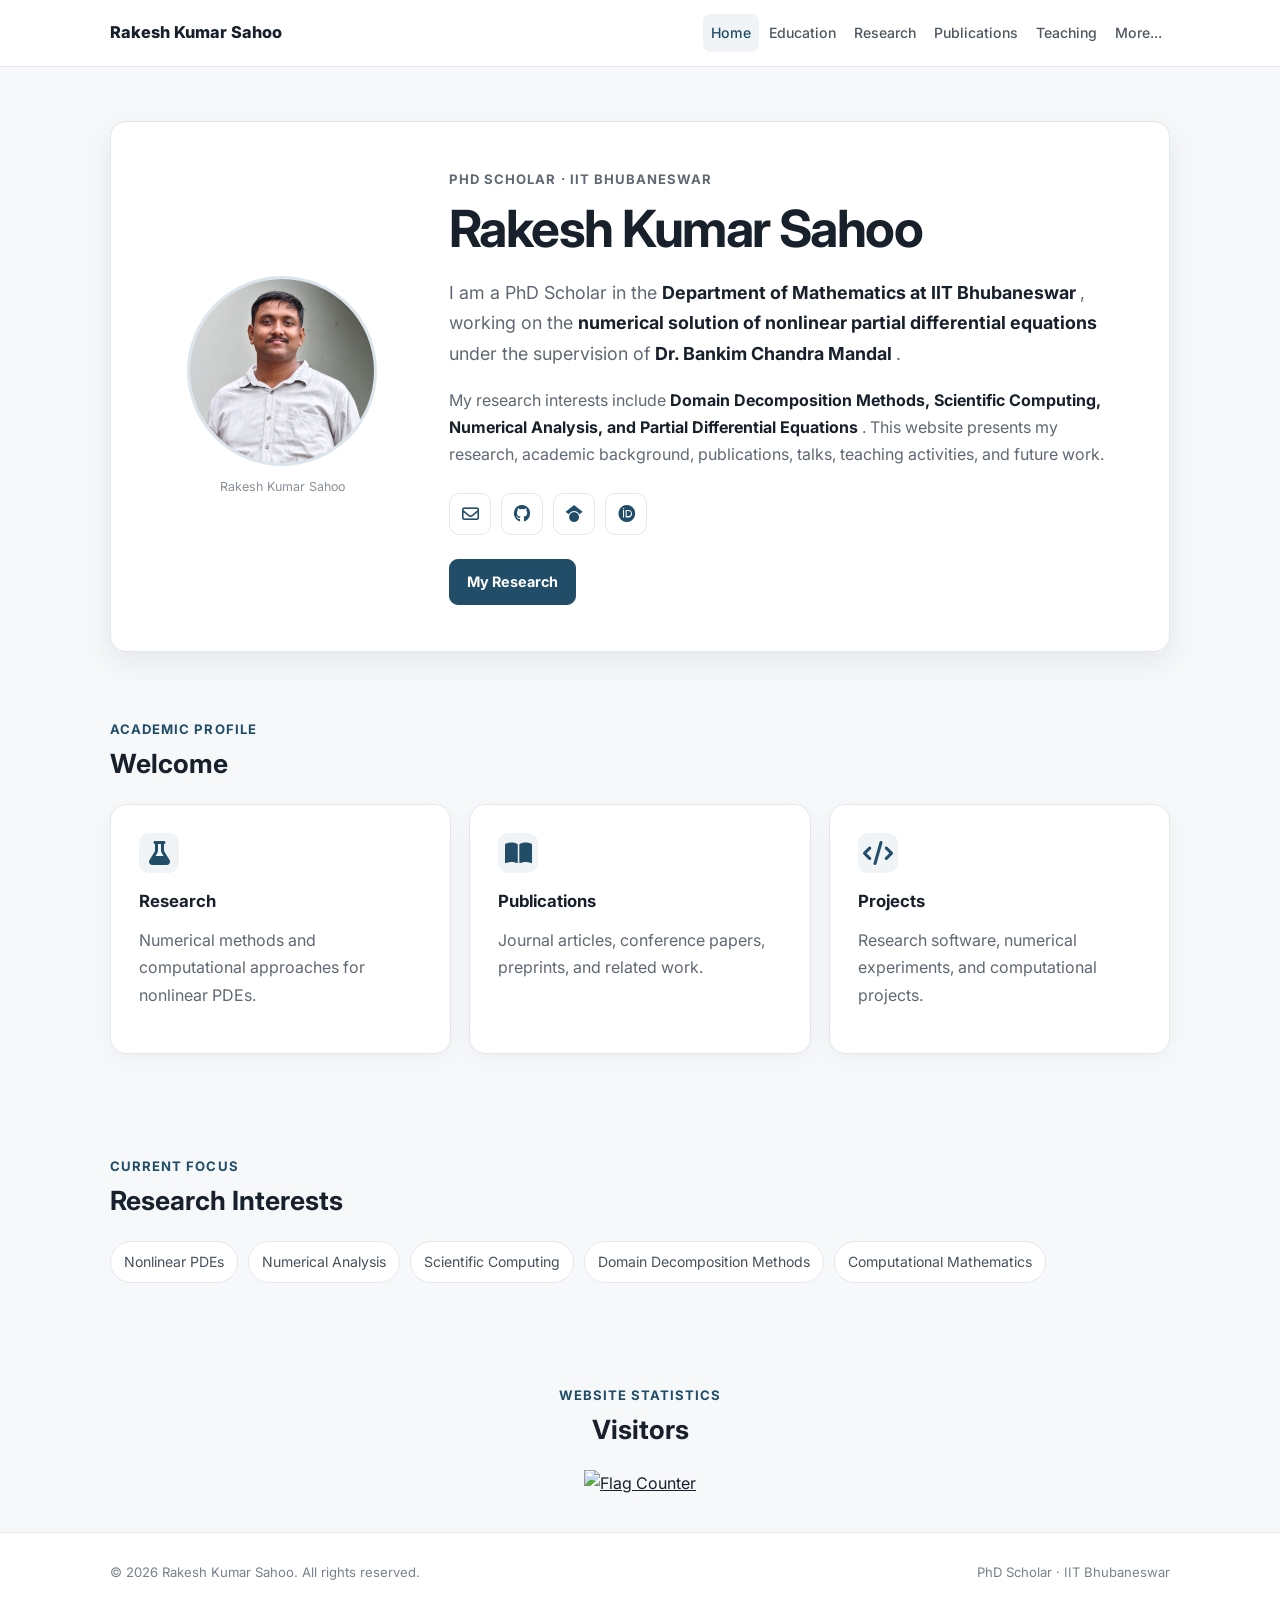
==== commit 12f859ea: "Refactor header and navigation structure in index.html" ====
--- a/index.html
+++ b/index.html
@@ -48,128 +48,96 @@
        HEADER / NAVIGATION
        ===================================================== -->
 
-  <header class="site-header">
-
-    <div class="container nav-container">
-
-
-      <!-- Website Name -->
-
-      <a class="brand"
-         href="index.html">
-
-        Rakesh Kumar Sahoo
-
+ <header class="site-header">
+
+  <div class="container nav-container">
+
+    <!-- Website Name -->
+    <a class="brand" href="index.html">
+      Rakesh Kumar Sahoo
+    </a>
+
+    <!-- Mobile Menu Button -->
+    <button
+      class="menu-toggle"
+      aria-label="Open navigation"
+      aria-expanded="false">
+      ☰
+    </button>
+
+    <!-- Main Navigation -->
+    <nav class="nav" aria-label="Main navigation">
+
+      <!-- Home -->
+      <a class="active" href="index.html">
+        Home
       </a>
 
-
-      <!-- Mobile Menu Button -->
-
-      <button
-        class="menu-toggle"
-        aria-label="Open navigation"
-        aria-expanded="false">
-
-        ☰
-
-      </button>
-
-
-      <!-- Main Navigation -->
-
-      <nav class="nav"
-           aria-label="Main navigation">
-
-
-        <!-- Home -->
-
-        <a class="active"
-           href="index.html">
-
-          Home
-
+      <!-- Education -->
+      <a href="education.html">
+        Education
+      </a>
+
+      <!-- Research -->
+      <a href="research.html">
+        Research
+      </a>
+
+      <!-- Publications -->
+      <a href="publications.html">
+        Publications
+      </a>
+
+      <!-- Teaching -->
+      <a href="teaching.html">
+        Teaching
+      </a>
+
+      <!-- =================================================
+           MORE MENU
+           ================================================= -->
+
+      <div class="more-menu">
+
+        <a href="#" class="more-link">
+          More...
         </a>
 
-
-        <!-- Education -->
-
-        <a href="education.html">
-
-          Education
-
-        </a>
-
-
-        <!-- Research -->
-
-        <a href="research.html">
-
-          Research
-
-        </a>
-
-
-        <!-- Publications -->
-
-        <a href="publications.html">
-
-          Publications
-
-        </a>
-
-
-        <!-- Teaching -->
-
-        <a href="teaching.html">
-
-          Teaching
-
-        </a>
-
-
-        <!-- Talks -->
-
-        <a href="talks.html">
-
-          Talks
-
-        </a>
-
-
-        <!-- =================================================
-             MORE MENU
-             ================================================= -->
-
-        <div class="more-menu">
-
-  <a href="#" class="more-link">More...</a>
-
-  <div class="more-dropdown">
-    <a href="gallery.html">Picture Gallery</a>
-    <a href="links.html">Important Links</a>
-    <a href="miscellaneous.html">Miscellaneous</a>
-    <a href="fun.html">Fun Stuff</a>
+        <div class="more-dropdown">
+
+          <a href="talks.html">
+            Talks
+          </a>
+
+          <a href="contact.html">
+            Contact
+          </a>
+
+          <a href="gallery.html">
+            Picture Gallery
+          </a>
+
+          <a href="links.html">
+            Important Links
+          </a>
+
+          <a href="miscellaneous.html">
+            Miscellaneous
+          </a>
+
+          <a href="fun.html">
+            Fun Stuff
+          </a>
+
+        </div>
+
+      </div>
+
+    </nav>
+
   </div>
 
-</div>
-
-
-    
-
-        <!-- Contact -->
-
-        <a href="contact.html">
-
-          Contact
-
-        </a>
-
-
-      </nav>
-
-    </div>
-
-  </header>
+</header>
 
 
 
--- a/assets/css/style.css
+++ b/assets/css/style.css
@@ -70,13 +70,13 @@
 }
 
 .nav-container {
-  min-height: 74px;
+  min-height: 66px;
 
   display: flex;
   align-items: center;
   justify-content: space-between;
 
-  gap: 24px;
+  gap: 16px;
 }
 
 
@@ -86,7 +86,7 @@
 
 .brand {
   font-weight: 800;
-  font-size: 1.08rem;
+  font-size: 1.02rem;
 
   white-space: nowrap;
 
@@ -110,7 +110,7 @@
   align-items: center;
   justify-content: flex-end;
 
-  gap: 4px;
+  gap: 2px;
 
   flex-wrap: nowrap;
 }
@@ -123,13 +123,13 @@
 .nav > a {
   display: block;
 
-  padding: 9px 10px;
+  padding: 7px 8px;
 
   border-radius: 8px;
 
   color: #4f5862;
 
-  font-size: 0.9rem;
+  font-size: 0.88rem;
   font-weight: 500;
 
   text-decoration: none !important;
@@ -195,7 +195,7 @@
 .more-menu .more-link {
   display: block;
 
-  padding: 9px 10px;
+  padding: 7px 8px;
 
   border-radius: 8px;
 
@@ -204,7 +204,7 @@
   background: transparent;
 
   font-family: inherit;
-  font-size: 0.9rem;
+  font-size: 0.88rem;
   font-weight: 500;
 
   white-space: nowrap;
@@ -283,7 +283,7 @@
   top: calc(100% + 6px);
   right: 0;
 
-  min-width: 210px;
+  min-width: 200px;
 
   padding: 6px;
 
@@ -356,7 +356,7 @@
 
   width: 100%;
 
-  padding: 10px 13px;
+  padding: 8px 12px;
 
   border-radius: 7px;
 
@@ -920,36 +920,6 @@
 
 
 /* =========================================================
-   CV
-   ========================================================= */
-
-.cv-card {
-  display: flex;
-
-  align-items: center;
-
-  gap: 24px;
-}
-
-.cv-icon {
-  width: 72px;
-  height: 72px;
-
-  border-radius: 14px;
-
-  background: var(--soft);
-
-  display: grid;
-
-  place-items: center;
-
-  color: var(--accent);
-
-  font-weight: 800;
-}
-
-
-/* =========================================================
    CODE
    ========================================================= */
 
@@ -1206,12 +1176,12 @@
 
     position: absolute;
 
-    top: 74px;
+    top: 66px;
 
     left: 0;
     right: 0;
 
-    padding: 10px 14px;
+    padding: 8px 12px;
 
     background: white;
 
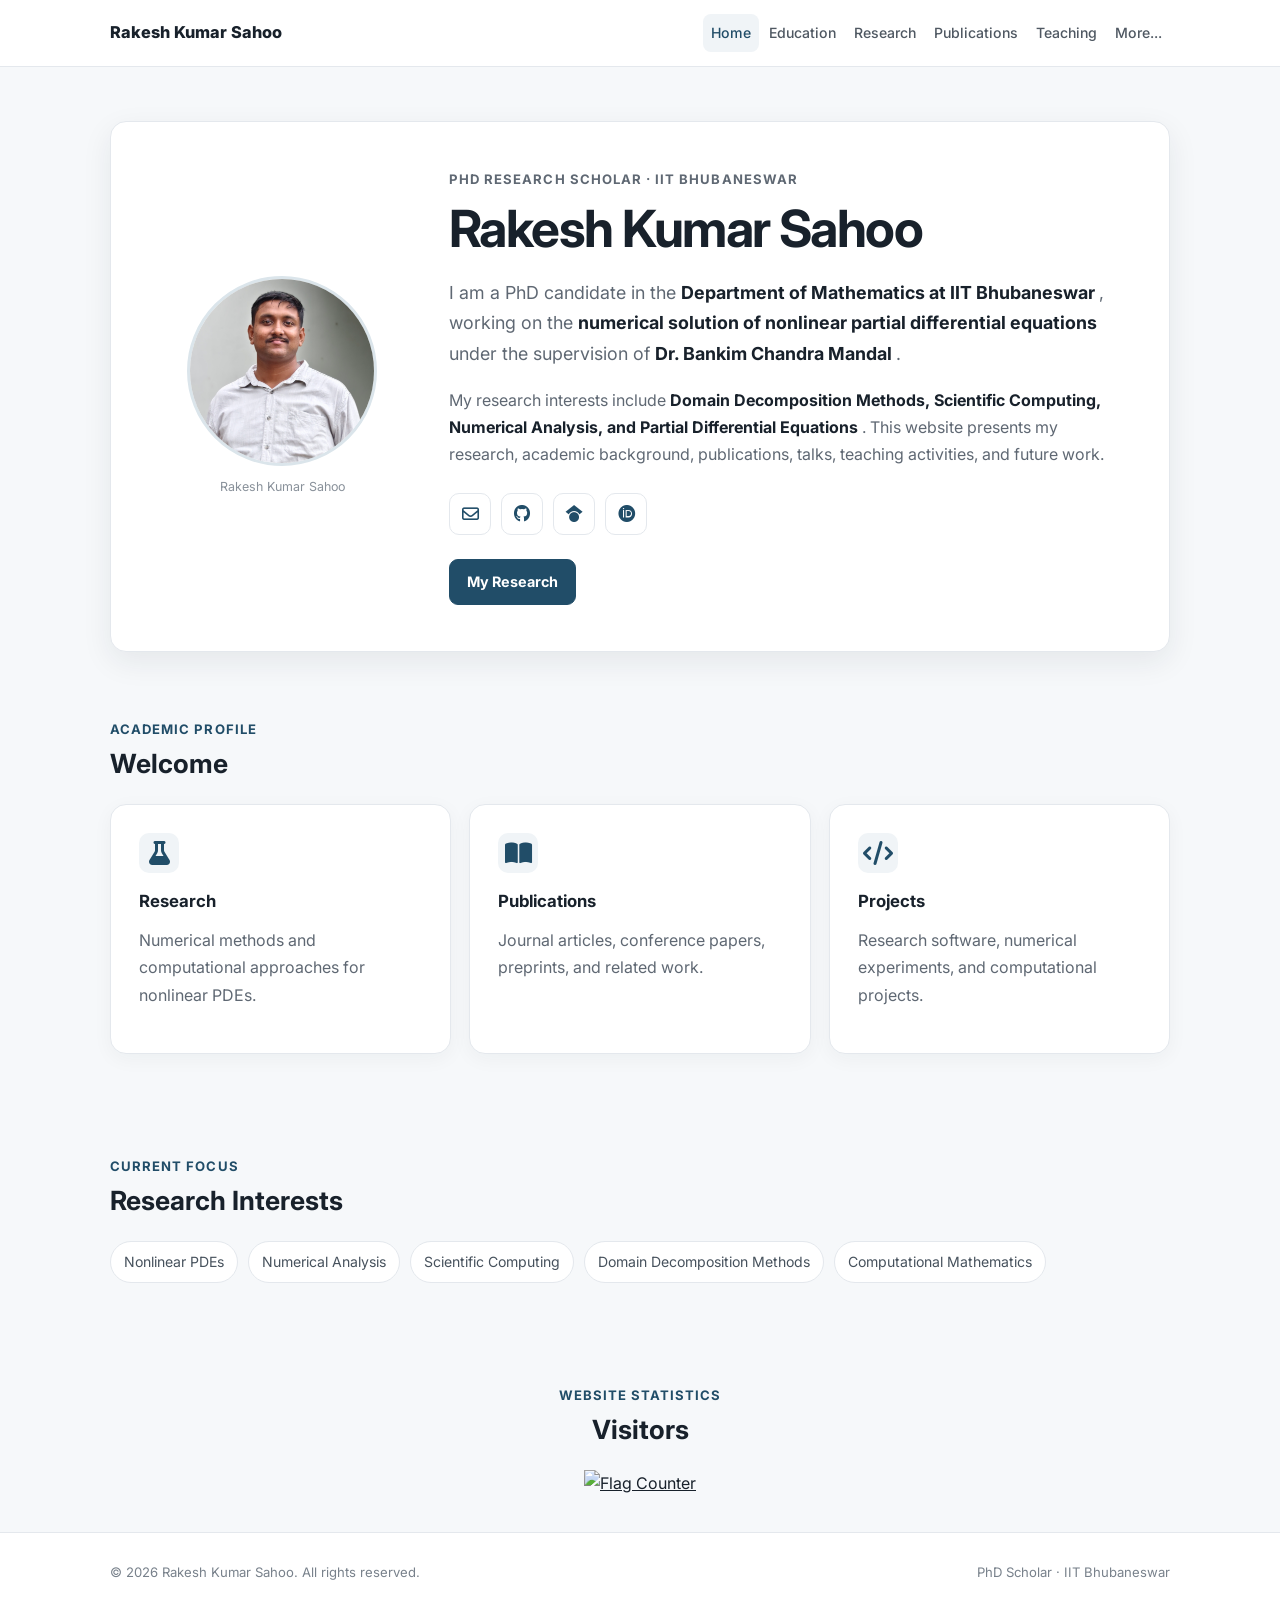
==== commit 0d180d51: "Update title and descriptions for PhD status" ====
--- a/index.html
+++ b/index.html
@@ -9,9 +9,9 @@
         content="width=device-width, initial-scale=1.0">
 
   <meta name="description"
-        content="Academic profile of Rakesh Kumar Sahoo, PhD Scholar at IIT Bhubaneswar.">
-
-  <title>Rakesh Kumar Sahoo | PhD Scholar</title>
+        content="Academic profile of Rakesh Kumar Sahoo, PhD Research Scholar at IIT Bhubaneswar.">
+
+  <title>Rakesh Kumar Sahoo | PhD Research Scholar</title>
 
 
   <!-- =====================================================
@@ -191,7 +191,7 @@
 
           <p class="eyebrow">
 
-            PhD Scholar · IIT Bhubaneswar
+            PhD Research Scholar · IIT Bhubaneswar
 
           </p>
 
@@ -205,7 +205,7 @@
 
           <p class="lead">
 
-            I am a PhD Scholar in the
+            I am a PhD candidate in the
             <strong>
               Department of Mathematics at IIT Bhubaneswar
             </strong>,
--- a/assets/css/style.css
+++ b/assets/css/style.css
@@ -1091,6 +1091,50 @@
 
 
 /* =========================================================
+   PICTURE GALLERY
+   ========================================================= */
+
+.gallery-event {
+  margin-top: 10px;
+}
+
+.gallery-meta {
+  color: var(--accent) !important;
+  font-size: 0.85rem;
+  font-weight: 700;
+  margin-top: -8px;
+  margin-bottom: 18px;
+}
+
+.gallery-grid {
+  display: grid;
+  grid-template-columns: repeat(2, 1fr);
+  gap: 20px;
+  margin-top: 28px;
+}
+
+.gallery-item {
+  margin: 0;
+}
+
+.gallery-item img {
+  display: block;
+  width: 100%;
+  height: auto;
+  border-radius: 12px;
+  border: 1px solid var(--border);
+  box-shadow: 0 5px 20px rgba(25, 40, 55, 0.06);
+}
+
+.gallery-item figcaption {
+  margin-top: 10px;
+  color: var(--muted);
+  font-size: 0.85rem;
+  line-height: 1.5;
+}
+
+
+/* =========================================================
    FOOTER
    ========================================================= */
 
@@ -1228,6 +1272,8 @@
   */
 
   .more-dropdown {
+    display: none;
+
     position: static;
 
     width: 100%;
@@ -1247,22 +1293,11 @@
     box-shadow: none;
 
     transform: none;
-
-    opacity: 0;
-
-    visibility: hidden;
-
-    pointer-events: none;
-  }
-
-
-  .more-menu:hover .more-dropdown,
+  }
+
+
   .more-menu:focus-within .more-dropdown {
-    opacity: 1;
-
-    visibility: visible;
-
-    pointer-events: auto;
+    display: block;
   }
 
 
@@ -1369,6 +1404,20 @@
 
 
   /* -------------------------------------------------------
+     MOBILE PICTURE GALLERY
+     ------------------------------------------------------- */
+
+  .gallery-grid {
+    grid-template-columns: 1fr;
+    gap: 24px;
+  }
+
+  .gallery-item figcaption {
+    font-size: 0.82rem;
+  }
+
+
+  /* -------------------------------------------------------
      MOBILE VISITOR COUNTER
      ------------------------------------------------------- */
 
@@ -1377,3 +1426,111 @@
   }
 
 }
+
+/* =========================================================
+   IMPORTANT LINKS
+   ========================================================= */
+
+.link-list {
+  margin: 18px 0 0;
+  padding-left: 22px;
+}
+
+.link-list li {
+  margin-bottom: 10px;
+  color: var(--text);
+}
+
+.link-list a {
+  color: var(--accent);
+  font-weight: 600;
+  text-decoration: none;
+}
+
+.link-list a:hover {
+  color: var(--accent-dark);
+  text-decoration: underline;
+}
+
+/* =========================================================
+   FUN STUFF
+   ========================================================= */
+
+.fun-item {
+  padding: 18px 0;
+  border-bottom: 1px solid var(--border);
+}
+
+.fun-item:first-of-type {
+  padding-top: 8px;
+}
+
+.fun-item:last-child {
+  border-bottom: none;
+  padding-bottom: 4px;
+}
+
+.fun-item h3 {
+  margin-bottom: 10px;
+}
+
+.math-display {
+  margin: 18px 0;
+  padding: 14px;
+  text-align: center;
+  font-size: 1.15rem;
+  background: var(--soft);
+  border-radius: 10px;
+}
+
+
+/* =========================================================
+   FUN STUFF — SIDE-BY-SIDE IMAGE
+   ========================================================= */
+
+.fun-side-by-side {
+  display: grid;
+  grid-template-columns: 200px 1fr;
+  gap: 36px;
+  align-items: center;
+  margin-top: 20px;
+}
+
+.fun-image-wrap {
+  display: flex;
+  justify-content: center;
+  align-items: center;
+}
+
+.fun-image {
+  display: block;
+  width: 200px;
+  max-width: 100%;
+  height: auto;
+  margin: 0;
+  border-radius: 10px;
+  border: 1px solid var(--border);
+  box-sizing: border-box;
+}
+
+.fun-explanation p {
+  margin: 0;
+  color: var(--muted);
+  line-height: 1.9;
+}
+
+
+/* Mobile */
+@media (max-width: 720px) {
+
+  .fun-side-by-side {
+    grid-template-columns: 1fr;
+    gap: 20px;
+  }
+
+  .fun-image {
+    width: 180px;
+    max-width: 100%;
+  }
+
+}
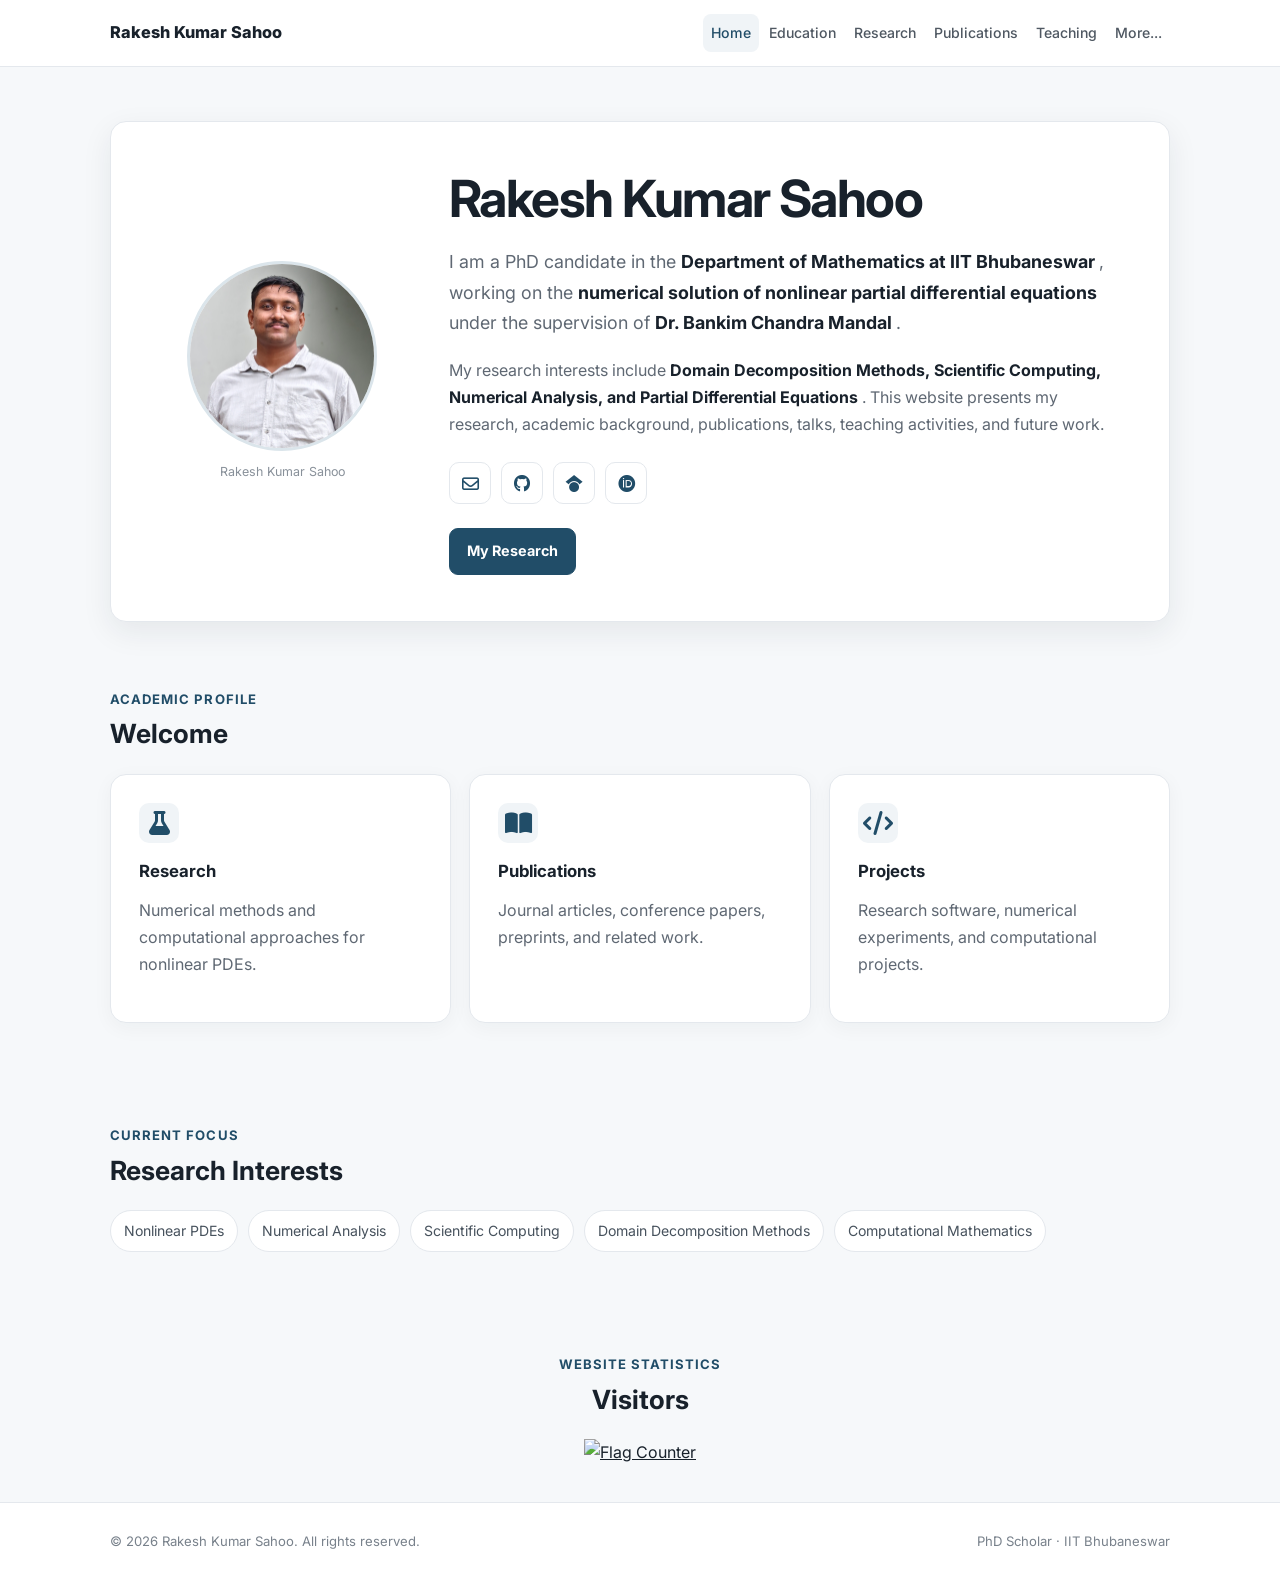
==== commit d0372c57: "Remove eyebrow paragraph from profile section Removed the eyebrow paragraph from the profile content" ====
--- a/index.html
+++ b/index.html
@@ -187,13 +187,6 @@
              =============================================== -->
 
         <div class="profile-content">
-
-
-          <p class="eyebrow">
-
-            PhD Research Scholar · IIT Bhubaneswar
-
-          </p>
 
 
           <h1>
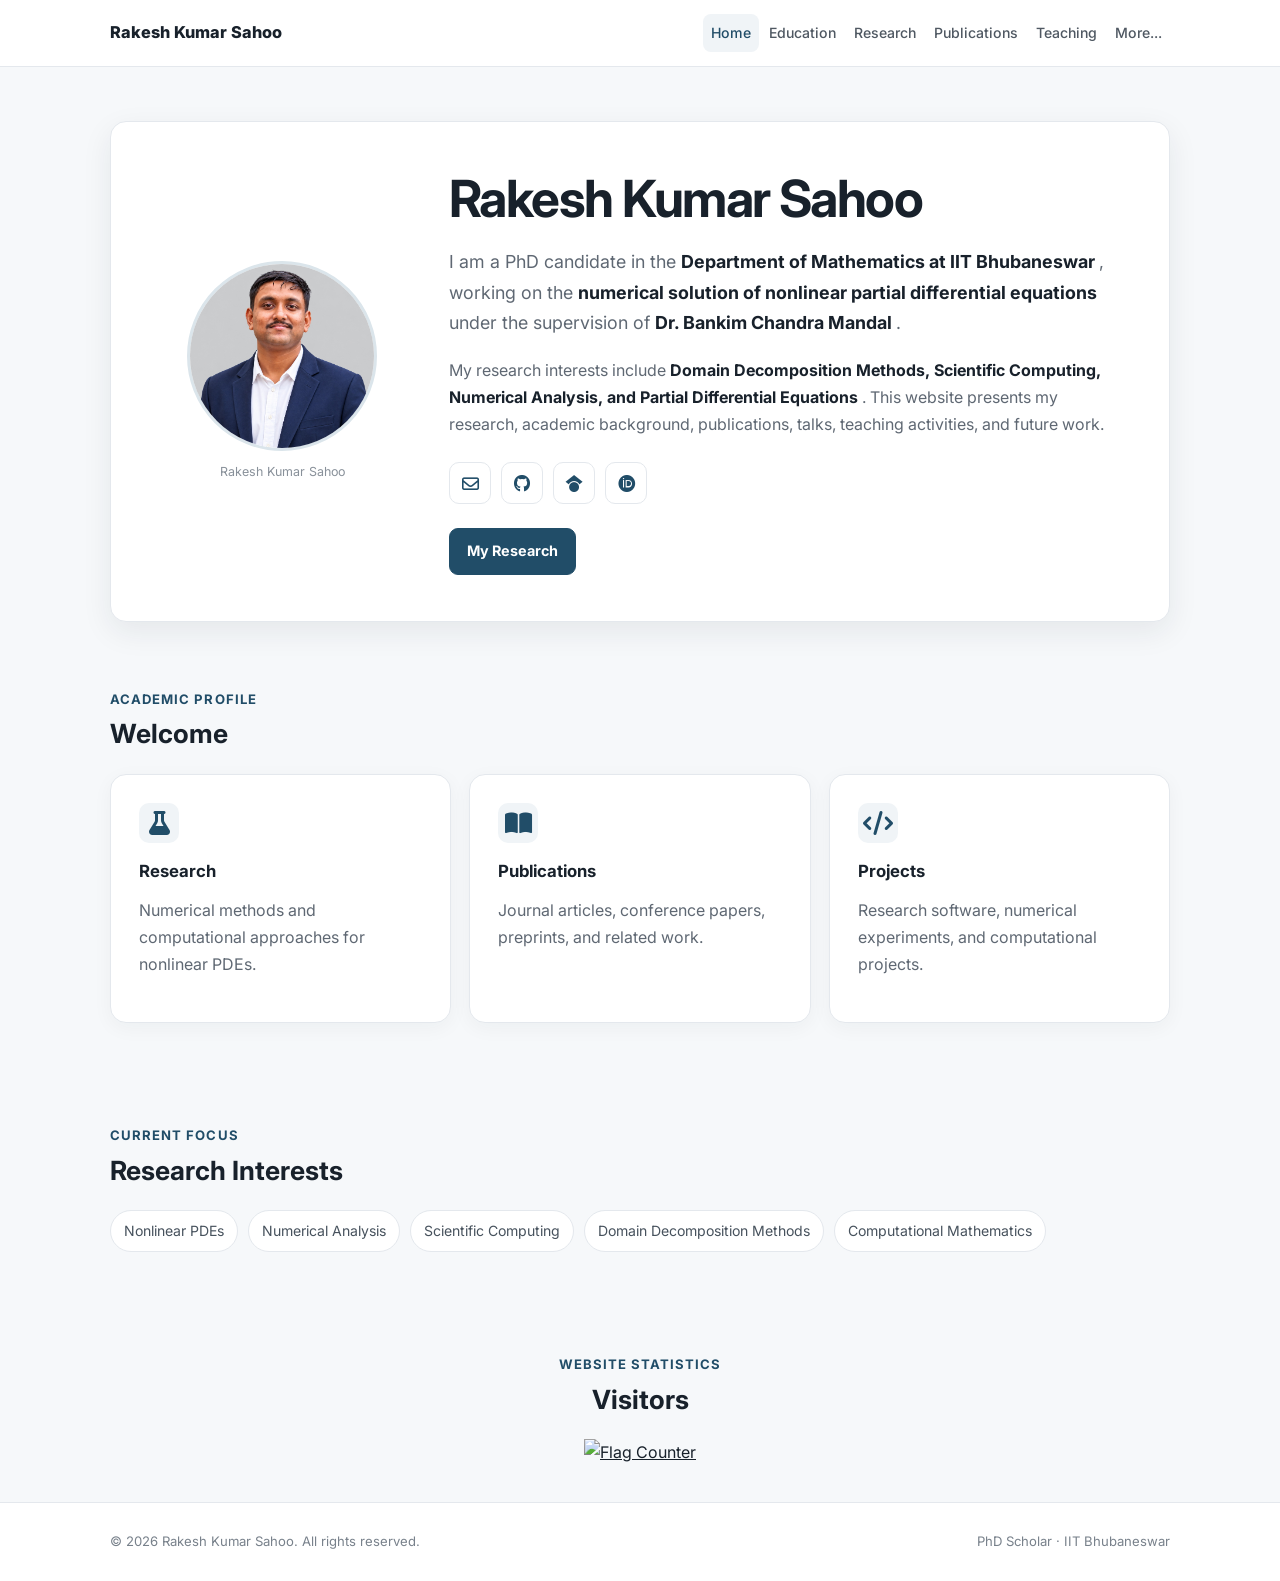
==== commit 5c260de5: "Change image source from .jpeg to .jpg" ====
--- a/index.html
+++ b/index.html
@@ -167,7 +167,7 @@
 
           <img
             class="profile-photo"
-            src="assets/images/Rakesh_pic.jpeg"
+            src="assets/images/Rakesh_pic.jpg"
             alt="Rakesh Kumar Sahoo">
 
 
